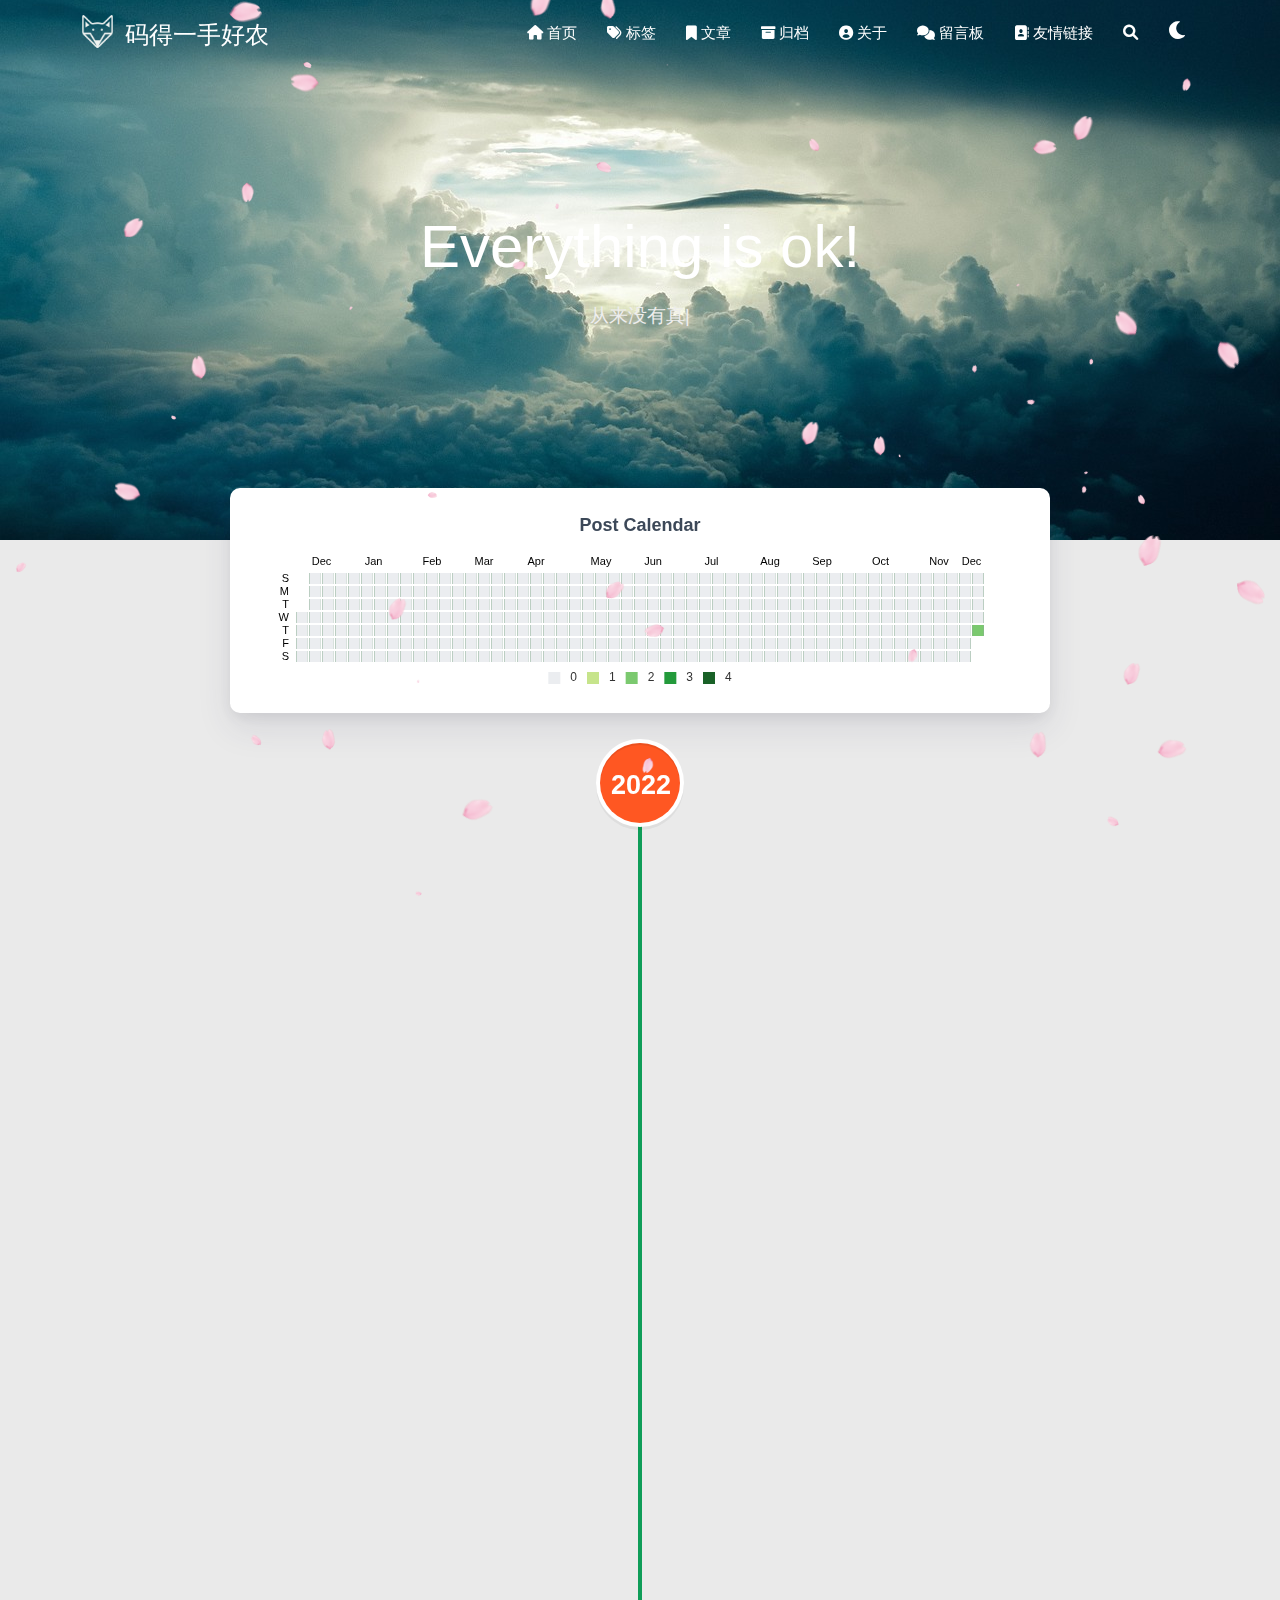
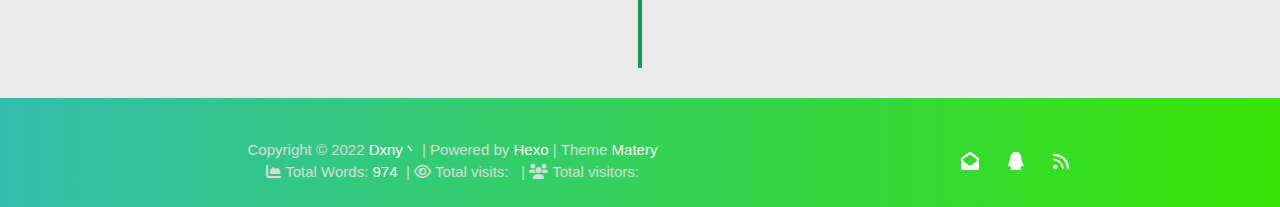
==== archives/2022/index.html @ 0e5d5ebd "Site updated: 2022-12-08 14:45:37" ====
<!DOCTYPE HTML>
<html lang="zn-CN">


<head>
    <meta charset="utf-8">
    <meta name="keywords" content="Archives: 2022, 码得一手好农">
    <meta name="description" content="码得一手好农">
    <meta http-equiv="X-UA-Compatible" content="IE=edge">
    <meta name="viewport" content="width=device-width, initial-scale=1.0, user-scalable=no">
    <meta name="renderer" content="webkit|ie-stand|ie-comp">
    <meta name="mobile-web-app-capable" content="yes">
    <meta name="format-detection" content="telephone=no">
    <meta name="apple-mobile-web-app-capable" content="yes">
    <meta name="apple-mobile-web-app-status-bar-style" content="black-translucent">
    <meta name="referrer" content="no-referrer-when-downgrade">
    <!-- Global site tag (gtag.js) - Google Analytics -->


    <title>Archives: 2022 | 码得一手好农</title>
    <link rel="icon" type="image/png" href="/favicon.png">
    


    <!-- bg-cover style     -->



<link rel="stylesheet" type="text/css" href="/libs/awesome/css/all.min.css">
<link rel="stylesheet" type="text/css" href="/libs/materialize/materialize.min.css">
<link rel="stylesheet" type="text/css" href="/libs/aos/aos.css">
<link rel="stylesheet" type="text/css" href="/libs/animate/animate.min.css">
<link rel="stylesheet" type="text/css" href="/libs/lightGallery/css/lightgallery.min.css">
<link rel="stylesheet" type="text/css" href="/css/matery.css">
<link rel="stylesheet" type="text/css" href="/css/my.css">
<link rel="stylesheet" type="text/css" href="/css/dark.css" media="none" onload="if(media!='all')media='all'">




    <link rel="stylesheet" href="/libs/tocbot/tocbot.css">
    <link rel="stylesheet" href="/css/post.css">




    
        <link rel="stylesheet" type="text/css" href="/css/reward.css">
    



    <script src="/libs/jquery/jquery-3.6.0.min.js"></script>

<meta name="generator" content="Hexo 6.3.0"><link rel="stylesheet" href="/css/prism-tomorrow.css" type="text/css"></head>


<body>
    <header class="navbar-fixed">
    <nav id="headNav" class="bg-color nav-transparent">
        <div id="navContainer" class="nav-wrapper container">
            <div class="brand-logo">
                <a href="/" class="waves-effect waves-light">
                    
                    <img src="/medias/logo.png" class="logo-img" alt="LOGO">
                    
                    <span class="logo-span">码得一手好农</span>
                </a>
            </div>
            

<a href="#" data-target="mobile-nav" class="sidenav-trigger button-collapse"><i class="fas fa-bars"></i></a>
<ul class="right nav-menu">
  
  <li class="hide-on-med-and-down nav-item">
    
    <a href="/" class="waves-effect waves-light">
      
      <i class="fas fa-home" style="zoom: 0.6;"></i>
      
      <span>首页</span>
    </a>
    
  </li>
  
  <li class="hide-on-med-and-down nav-item">
    
    <a href="/tags" class="waves-effect waves-light">
      
      <i class="fas fa-tags" style="zoom: 0.6;"></i>
      
      <span>标签</span>
    </a>
    
  </li>
  
  <li class="hide-on-med-and-down nav-item">
    
    <a href="/categories" class="waves-effect waves-light">
      
      <i class="fas fa-bookmark" style="zoom: 0.6;"></i>
      
      <span>文章</span>
    </a>
    
  </li>
  
  <li class="hide-on-med-and-down nav-item">
    
    <a href="/archives" class="waves-effect waves-light">
      
      <i class="fas fa-archive" style="zoom: 0.6;"></i>
      
      <span>归档</span>
    </a>
    
  </li>
  
  <li class="hide-on-med-and-down nav-item">
    
    <a href="/about" class="waves-effect waves-light">
      
      <i class="fas fa-user-circle" style="zoom: 0.6;"></i>
      
      <span>关于</span>
    </a>
    
  </li>
  
  <li class="hide-on-med-and-down nav-item">
    
    <a href="/contact" class="waves-effect waves-light">
      
      <i class="fas fa-comments" style="zoom: 0.6;"></i>
      
      <span>留言板</span>
    </a>
    
  </li>
  
  <li class="hide-on-med-and-down nav-item">
    
    <a href="/friends" class="waves-effect waves-light">
      
      <i class="fas fa-address-book" style="zoom: 0.6;"></i>
      
      <span>友情链接</span>
    </a>
    
  </li>
  
  <li>
    <a href="#searchModal" class="modal-trigger waves-effect waves-light">
      <i id="searchIcon" class="fas fa-search" title="Search" style="zoom: 0.85;"></i>
    </a>
  </li>
  <li>
    <a href="javascript:;" class="waves-effect waves-light" onclick="switchNightMode()" title="深色/浅色模式" >
      <i id="sum-moon-icon" class="fas fa-sun" style="zoom: 0.85;"></i>
    </a>
  </li>
</ul>


<div id="mobile-nav" class="side-nav sidenav">

    <div class="mobile-head bg-color">
        
        <img src="/medias/logo.png" class="logo-img circle responsive-img">
        
        <div class="logo-name">码得一手好农</div>
        <div class="logo-desc">
            
            Never really desperate, only the lost of the soul.
            
        </div>
    </div>

    <ul class="menu-list mobile-menu-list">
        
        <li class="m-nav-item">
	  
		<a href="/" class="waves-effect waves-light">
			
			    <i class="fa-fw fas fa-home"></i>
			
			首页
		</a>
          
        </li>
        
        <li class="m-nav-item">
	  
		<a href="/tags" class="waves-effect waves-light">
			
			    <i class="fa-fw fas fa-tags"></i>
			
			标签
		</a>
          
        </li>
        
        <li class="m-nav-item">
	  
		<a href="/categories" class="waves-effect waves-light">
			
			    <i class="fa-fw fas fa-bookmark"></i>
			
			文章
		</a>
          
        </li>
        
        <li class="m-nav-item">
	  
		<a href="/archives" class="waves-effect waves-light">
			
			    <i class="fa-fw fas fa-archive"></i>
			
			归档
		</a>
          
        </li>
        
        <li class="m-nav-item">
	  
		<a href="/about" class="waves-effect waves-light">
			
			    <i class="fa-fw fas fa-user-circle"></i>
			
			关于
		</a>
          
        </li>
        
        <li class="m-nav-item">
	  
		<a href="/contact" class="waves-effect waves-light">
			
			    <i class="fa-fw fas fa-comments"></i>
			
			留言板
		</a>
          
        </li>
        
        <li class="m-nav-item">
	  
		<a href="/friends" class="waves-effect waves-light">
			
			    <i class="fa-fw fas fa-address-book"></i>
			
			友情链接
		</a>
          
        </li>
        
        
        <li><div class="divider"></div></li>
        <li>
            <a href="https://github.com/blinkfox/hexo-theme-matery" class="waves-effect waves-light" target="_blank">
                <i class="fab fa-github-square fa-fw"></i>Fork Me
            </a>
        </li>
        
    </ul>
</div>


        </div>

        
            <style>
    .nav-transparent .github-corner {
        display: none !important;
    }

    .github-corner {
        position: absolute;
        z-index: 10;
        top: 0;
        right: 0;
        border: 0;
        transform: scale(1.1);
    }

    .github-corner svg {
        color: #0f9d58;
        fill: #fff;
        height: 64px;
        width: 64px;
    }

    .github-corner:hover .octo-arm {
        animation: a 0.56s ease-in-out;
    }

    .github-corner .octo-arm {
        animation: none;
    }

    @keyframes a {
        0%,
        to {
            transform: rotate(0);
        }
        20%,
        60% {
            transform: rotate(-25deg);
        }
        40%,
        80% {
            transform: rotate(10deg);
        }
    }
</style>

<a href="https://github.com/blinkfox/hexo-theme-matery" class="github-corner tooltipped hide-on-med-and-down" target="_blank"
   data-tooltip="Fork Me" data-position="left" data-delay="50">
    <svg viewBox="0 0 250 250" aria-hidden="true">
        <path d="M0,0 L115,115 L130,115 L142,142 L250,250 L250,0 Z"></path>
        <path d="M128.3,109.0 C113.8,99.7 119.0,89.6 119.0,89.6 C122.0,82.7 120.5,78.6 120.5,78.6 C119.2,72.0 123.4,76.3 123.4,76.3 C127.3,80.9 125.5,87.3 125.5,87.3 C122.9,97.6 130.6,101.9 134.4,103.2"
              fill="currentColor" style="transform-origin: 130px 106px;" class="octo-arm"></path>
        <path d="M115.0,115.0 C114.9,115.1 118.7,116.5 119.8,115.4 L133.7,101.6 C136.9,99.2 139.9,98.4 142.2,98.6 C133.8,88.0 127.5,74.4 143.8,58.0 C148.5,53.4 154.0,51.2 159.7,51.0 C160.3,49.4 163.2,43.6 171.4,40.1 C171.4,40.1 176.1,42.5 178.8,56.2 C183.1,58.6 187.2,61.8 190.9,65.4 C194.5,69.0 197.7,73.2 200.1,77.6 C213.8,80.2 216.3,84.9 216.3,84.9 C212.7,93.1 206.9,96.0 205.4,96.6 C205.1,102.4 203.0,107.8 198.3,112.5 C181.9,128.9 168.3,122.5 157.7,114.1 C157.9,116.9 156.7,120.9 152.7,124.9 L141.0,136.5 C139.8,137.7 141.6,141.9 141.8,141.8 Z"
              fill="currentColor" class="octo-body"></path>
    </svg>
</a>
        
    </nav>

</header>

    <div class="bg-cover pd-header about-cover">
    <div class="container">
    <div class="row">
    <div class="col s10 offset-s1 m8 offset-m2 l8 offset-l2">
        <div class="brand">
            <div class="title center-align">
                
                Everything is ok!
                
            </div>

            <div class="description center-align">
                
                <span id="subtitle"></span>
                <script src="/libs/typed/typed.js"></script>
                <script>
                    var typed = new Typed("#subtitle", {
                        strings: [ 
                            
                                "从来没有真正的绝境, 只有心灵的迷途",
                            
                                "Never really desperate, only the lost of the soul",
                            
                        ],
                        startDelay: 300,
                        typeSpeed: 100,
                        loop: true,
                        backSpeed: 50,
                        showCursor: true
                    });
                </script>
                
            </div>
        </div>
    </div>
</div>


<script>
    // 每天切换 banner 图.  Switch banner image every day.
    var bannerUrl = "/medias/banner/" + new Date().getDay() + '.jpg';
    $('.bg-cover').css('background-image', 'url(' + bannerUrl + ')');
</script>


    </div>
</div>

<main class="content">

    
    <div class="container archive-calendar">
    <div class="card">
        <div id="post-calendar" class="card-content"></div>
    </div>
</div>

<script type="text/javascript" src="/libs/echarts/echarts.min.js"></script>
<script type="text/javascript">
    let myChart = echarts.init(document.getElementById('post-calendar'));

    

    let option = {
        title: {
            top: 0,
            text: 'Post Calendar',
            left: 'center',
            textStyle: {
                color: '#3C4858'
            }
        },
        tooltip: {
            padding: 10,
            backgroundColor: '#555',
            borderColor: '#777',
            borderWidth: 1,
            formatter: function (obj) {
                var value = obj.value;
                return '<div style="font-size: 14px;">' + value[0] + '：' + value[1] + '</div>';
            }
        },
        visualMap: {
            show: true,
            showLabel: true,
            categories: [0, 1, 2, 3, 4],
            calculable: true,
            inRange: {
                symbol: 'rect',
                color: ['#ebedf0', '#c6e48b', '#7bc96f', '#239a3b', '#196127']
            },
            itemWidth: 12,
            itemHeight: 12,
            orient: 'horizontal',
            left: 'center',
            bottom: 0
        },
        calendar: [{
            left: 'center',
            range: ["2021-12-08", "2022-12-08"],
            cellSize: [13, 13],
            splitLine: {
                show: false
            },
            itemStyle: {
                color: '#196127',
                borderColor: '#fff',
                borderWidth: 2
            },
            yearLabel: {
                show: false
            },
            monthLabel: {
                nameMap: 'en',
                fontSize: 11
            },
            dayLabel: {
                formatter: '{start}  1st',
                nameMap: 'en',
                fontSize: 11
            }
        }],
        series: [{
            type: 'heatmap',
            coordinateSystem: 'calendar',
            calendarIndex: 0,
            data: [["2021-12-08", 0], ["2021-12-09", 0], ["2021-12-10", 0], ["2021-12-11", 0], ["2021-12-12", 0], ["2021-12-13", 0], ["2021-12-14", 0], ["2021-12-15", 0], ["2021-12-16", 0], ["2021-12-17", 0], ["2021-12-18", 0], ["2021-12-19", 0], ["2021-12-20", 0], ["2021-12-21", 0], ["2021-12-22", 0], ["2021-12-23", 0], ["2021-12-24", 0], ["2021-12-25", 0], ["2021-12-26", 0], ["2021-12-27", 0], ["2021-12-28", 0], ["2021-12-29", 0], ["2021-12-30", 0], ["2021-12-31", 0], ["2022-01-01", 0], ["2022-01-02", 0], ["2022-01-03", 0], ["2022-01-04", 0], ["2022-01-05", 0], ["2022-01-06", 0], ["2022-01-07", 0], ["2022-01-08", 0], ["2022-01-09", 0], ["2022-01-10", 0], ["2022-01-11", 0], ["2022-01-12", 0], ["2022-01-13", 0], ["2022-01-14", 0], ["2022-01-15", 0], ["2022-01-16", 0], ["2022-01-17", 0], ["2022-01-18", 0], ["2022-01-19", 0], ["2022-01-20", 0], ["2022-01-21", 0], ["2022-01-22", 0], ["2022-01-23", 0], ["2022-01-24", 0], ["2022-01-25", 0], ["2022-01-26", 0], ["2022-01-27", 0], ["2022-01-28", 0], ["2022-01-29", 0], ["2022-01-30", 0], ["2022-01-31", 0], ["2022-02-01", 0], ["2022-02-02", 0], ["2022-02-03", 0], ["2022-02-04", 0], ["2022-02-05", 0], ["2022-02-06", 0], ["2022-02-07", 0], ["2022-02-08", 0], ["2022-02-09", 0], ["2022-02-10", 0], ["2022-02-11", 0], ["2022-02-12", 0], ["2022-02-13", 0], ["2022-02-14", 0], ["2022-02-15", 0], ["2022-02-16", 0], ["2022-02-17", 0], ["2022-02-18", 0], ["2022-02-19", 0], ["2022-02-20", 0], ["2022-02-21", 0], ["2022-02-22", 0], ["2022-02-23", 0], ["2022-02-24", 0], ["2022-02-25", 0], ["2022-02-26", 0], ["2022-02-27", 0], ["2022-02-28", 0], ["2022-03-01", 0], ["2022-03-02", 0], ["2022-03-03", 0], ["2022-03-04", 0], ["2022-03-05", 0], ["2022-03-06", 0], ["2022-03-07", 0], ["2022-03-08", 0], ["2022-03-09", 0], ["2022-03-10", 0], ["2022-03-11", 0], ["2022-03-12", 0], ["2022-03-13", 0], ["2022-03-14", 0], ["2022-03-15", 0], ["2022-03-16", 0], ["2022-03-17", 0], ["2022-03-18", 0], ["2022-03-19", 0], ["2022-03-20", 0], ["2022-03-21", 0], ["2022-03-22", 0], ["2022-03-23", 0], ["2022-03-24", 0], ["2022-03-25", 0], ["2022-03-26", 0], ["2022-03-27", 0], ["2022-03-28", 0], ["2022-03-29", 0], ["2022-03-30", 0], ["2022-03-31", 0], ["2022-04-01", 0], ["2022-04-02", 0], ["2022-04-03", 0], ["2022-04-04", 0], ["2022-04-05", 0], ["2022-04-06", 0], ["2022-04-07", 0], ["2022-04-08", 0], ["2022-04-09", 0], ["2022-04-10", 0], ["2022-04-11", 0], ["2022-04-12", 0], ["2022-04-13", 0], ["2022-04-14", 0], ["2022-04-15", 0], ["2022-04-16", 0], ["2022-04-17", 0], ["2022-04-18", 0], ["2022-04-19", 0], ["2022-04-20", 0], ["2022-04-21", 0], ["2022-04-22", 0], ["2022-04-23", 0], ["2022-04-24", 0], ["2022-04-25", 0], ["2022-04-26", 0], ["2022-04-27", 0], ["2022-04-28", 0], ["2022-04-29", 0], ["2022-04-30", 0], ["2022-05-01", 0], ["2022-05-02", 0], ["2022-05-03", 0], ["2022-05-04", 0], ["2022-05-05", 0], ["2022-05-06", 0], ["2022-05-07", 0], ["2022-05-08", 0], ["2022-05-09", 0], ["2022-05-10", 0], ["2022-05-11", 0], ["2022-05-12", 0], ["2022-05-13", 0], ["2022-05-14", 0], ["2022-05-15", 0], ["2022-05-16", 0], ["2022-05-17", 0], ["2022-05-18", 0], ["2022-05-19", 0], ["2022-05-20", 0], ["2022-05-21", 0], ["2022-05-22", 0], ["2022-05-23", 0], ["2022-05-24", 0], ["2022-05-25", 0], ["2022-05-26", 0], ["2022-05-27", 0], ["2022-05-28", 0], ["2022-05-29", 0], ["2022-05-30", 0], ["2022-05-31", 0], ["2022-06-01", 0], ["2022-06-02", 0], ["2022-06-03", 0], ["2022-06-04", 0], ["2022-06-05", 0], ["2022-06-06", 0], ["2022-06-07", 0], ["2022-06-08", 0], ["2022-06-09", 0], ["2022-06-10", 0], ["2022-06-11", 0], ["2022-06-12", 0], ["2022-06-13", 0], ["2022-06-14", 0], ["2022-06-15", 0], ["2022-06-16", 0], ["2022-06-17", 0], ["2022-06-18", 0], ["2022-06-19", 0], ["2022-06-20", 0], ["2022-06-21", 0], ["2022-06-22", 0], ["2022-06-23", 0], ["2022-06-24", 0], ["2022-06-25", 0], ["2022-06-26", 0], ["2022-06-27", 0], ["2022-06-28", 0], ["2022-06-29", 0], ["2022-06-30", 0], ["2022-07-01", 0], ["2022-07-02", 0], ["2022-07-03", 0], ["2022-07-04", 0], ["2022-07-05", 0], ["2022-07-06", 0], ["2022-07-07", 0], ["2022-07-08", 0], ["2022-07-09", 0], ["2022-07-10", 0], ["2022-07-11", 0], ["2022-07-12", 0], ["2022-07-13", 0], ["2022-07-14", 0], ["2022-07-15", 0], ["2022-07-16", 0], ["2022-07-17", 0], ["2022-07-18", 0], ["2022-07-19", 0], ["2022-07-20", 0], ["2022-07-21", 0], ["2022-07-22", 0], ["2022-07-23", 0], ["2022-07-24", 0], ["2022-07-25", 0], ["2022-07-26", 0], ["2022-07-27", 0], ["2022-07-28", 0], ["2022-07-29", 0], ["2022-07-30", 0], ["2022-07-31", 0], ["2022-08-01", 0], ["2022-08-02", 0], ["2022-08-03", 0], ["2022-08-04", 0], ["2022-08-05", 0], ["2022-08-06", 0], ["2022-08-07", 0], ["2022-08-08", 0], ["2022-08-09", 0], ["2022-08-10", 0], ["2022-08-11", 0], ["2022-08-12", 0], ["2022-08-13", 0], ["2022-08-14", 0], ["2022-08-15", 0], ["2022-08-16", 0], ["2022-08-17", 0], ["2022-08-18", 0], ["2022-08-19", 0], ["2022-08-20", 0], ["2022-08-21", 0], ["2022-08-22", 0], ["2022-08-23", 0], ["2022-08-24", 0], ["2022-08-25", 0], ["2022-08-26", 0], ["2022-08-27", 0], ["2022-08-28", 0], ["2022-08-29", 0], ["2022-08-30", 0], ["2022-08-31", 0], ["2022-09-01", 0], ["2022-09-02", 0], ["2022-09-03", 0], ["2022-09-04", 0], ["2022-09-05", 0], ["2022-09-06", 0], ["2022-09-07", 0], ["2022-09-08", 0], ["2022-09-09", 0], ["2022-09-10", 0], ["2022-09-11", 0], ["2022-09-12", 0], ["2022-09-13", 0], ["2022-09-14", 0], ["2022-09-15", 0], ["2022-09-16", 0], ["2022-09-17", 0], ["2022-09-18", 0], ["2022-09-19", 0], ["2022-09-20", 0], ["2022-09-21", 0], ["2022-09-22", 0], ["2022-09-23", 0], ["2022-09-24", 0], ["2022-09-25", 0], ["2022-09-26", 0], ["2022-09-27", 0], ["2022-09-28", 0], ["2022-09-29", 0], ["2022-09-30", 0], ["2022-10-01", 0], ["2022-10-02", 0], ["2022-10-03", 0], ["2022-10-04", 0], ["2022-10-05", 0], ["2022-10-06", 0], ["2022-10-07", 0], ["2022-10-08", 0], ["2022-10-09", 0], ["2022-10-10", 0], ["2022-10-11", 0], ["2022-10-12", 0], ["2022-10-13", 0], ["2022-10-14", 0], ["2022-10-15", 0], ["2022-10-16", 0], ["2022-10-17", 0], ["2022-10-18", 0], ["2022-10-19", 0], ["2022-10-20", 0], ["2022-10-21", 0], ["2022-10-22", 0], ["2022-10-23", 0], ["2022-10-24", 0], ["2022-10-25", 0], ["2022-10-26", 0], ["2022-10-27", 0], ["2022-10-28", 0], ["2022-10-29", 0], ["2022-10-30", 0], ["2022-10-31", 0], ["2022-11-01", 0], ["2022-11-02", 0], ["2022-11-03", 0], ["2022-11-04", 0], ["2022-11-05", 0], ["2022-11-06", 0], ["2022-11-07", 0], ["2022-11-08", 0], ["2022-11-09", 0], ["2022-11-10", 0], ["2022-11-11", 0], ["2022-11-12", 0], ["2022-11-13", 0], ["2022-11-14", 0], ["2022-11-15", 0], ["2022-11-16", 0], ["2022-11-17", 0], ["2022-11-18", 0], ["2022-11-19", 0], ["2022-11-20", 0], ["2022-11-21", 0], ["2022-11-22", 0], ["2022-11-23", 0], ["2022-11-24", 0], ["2022-11-25", 0], ["2022-11-26", 0], ["2022-11-27", 0], ["2022-11-28", 0], ["2022-11-29", 0], ["2022-11-30", 0], ["2022-12-01", 0], ["2022-12-02", 0], ["2022-12-03", 0], ["2022-12-04", 0], ["2022-12-05", 0], ["2022-12-06", 0], ["2022-12-07", 0], ["2022-12-08", 2]]
        }]

    };

    myChart.setOption(option);
</script>

    

    

    <div id="cd-timeline" class="container">
        
        <div class="cd-timeline-block">

            
            
            
            <div class="cd-timeline-img year" data-aos="zoom-in-up">
                <a href="/archives/2022">2022</a>
            </div>
            

            
            
            
            <div class="cd-timeline-img month" data-aos="zoom-in-up">
                <a href="/archives/2022/12">12</a>
            </div>
            

            
            <div class="cd-timeline-img day" data-aos="zoom-in-up">
                <span>08</span>
            </div>
            <article class="cd-timeline-content" data-aos="fade-up">
                <div class="article col s12 m6">
                    <div class="card">
                        <a href="/2022/12/08/%E5%85%B3%E4%BA%8E%E9%83%A8%E7%BD%B2hexo%E6%95%99%E7%A8%8B/">
                            <div class="card-image">
                                
                                <img src="https://pic.imgdb.cn/item/63918332b1fccdcd369b5c14.png" class="responsive-img" alt="关于部署hexo教程">
                                
                                <span class="card-title">关于部署hexo教程</span>
                            </div>
                        </a>
                        <div class="card-content article-content">
                            <div class="summary block-with-text">
                                
                                    hexo,nodejs,cmd
                                
                            </div>
                            <div class="publish-info">
                                <span class="publish-date">
                                    <i class="far fa-clock fa-fw icon-date"></i>2022-12-08
                                </span>
                                <span class="publish-author">
                                    
                                    <i class="fas fa-bookmark fa-fw icon-category"></i>
                                    
                                    <a href="/categories/Markdown/" class="post-category">
                                    Markdown
                                    </a>
                                    
                                    
                                </span>
                            </div>
                        </div>

                        
                        <div class="card-action article-tags">
                            
                            <a href="/tags/Typora/"><span class="chip bg-color">Typora</span></a>
                            
                            <a href="/tags/Markdown/"><span class="chip bg-color">Markdown</span></a>
                            
                        </div>
                        
                    </div>
                </div>
            </article>
        </div>
        
        <div class="cd-timeline-block">

            
            

            
            

            
            <div class="cd-timeline-img day" data-aos="zoom-in-up">
                <span>08</span>
            </div>
            <article class="cd-timeline-content" data-aos="fade-up">
                <div class="article col s12 m6">
                    <div class="card">
                        <a href="/2022/12/08/hello-world/">
                            <div class="card-image">
                                
                                
                                <img src="/medias/featureimages/12.jpg" class="responsive-img" alt="Hello World">
                                
                                <span class="card-title">Hello World</span>
                            </div>
                        </a>
                        <div class="card-content article-content">
                            <div class="summary block-with-text">
                                
                                    Welcome to Hexo! This is your very first post. Check documentation for more info. If you get any problems when using Hex
                                
                            </div>
                            <div class="publish-info">
                                <span class="publish-date">
                                    <i class="far fa-clock fa-fw icon-date"></i>2022-12-08
                                </span>
                                <span class="publish-author">
                                    
                                    <i class="fas fa-user fa-fw"></i>
                                    Dxny丶
                                    
                                </span>
                            </div>
                        </div>

                        
                    </div>
                </div>
            </article>
        </div>
        
    </div>

</main>




    <footer class="page-footer bg-color">
    
        <link rel="stylesheet" href="/libs/aplayer/APlayer.min.css">
<style>
    .aplayer .aplayer-lrc p {
        
        display: none;
        
        font-size: 12px;
        font-weight: 700;
        line-height: 16px !important;
    }

    .aplayer .aplayer-lrc p.aplayer-lrc-current {
        
        display: none;
        
        font-size: 15px;
        color: #42b983;
    }

    
    .aplayer.aplayer-fixed.aplayer-narrow .aplayer-body {
        left: -66px !important;
    }

    .aplayer.aplayer-fixed.aplayer-narrow .aplayer-body:hover {
        left: 0px !important;
    }

    
</style>
<div class="">
    
    <div class="row">
        <meting-js class="col l8 offset-l2 m10 offset-m1 s12"
                   server="netease"
                   type="playlist"
                   id="868565777"
                   fixed='true'
                   autoplay='false'
                   theme='#42b983'
                   loop='all'
                   order='random'
                   preload='auto'
                   volume='0.7'
                   list-folded='true'
        >
        </meting-js>
    </div>
</div>

<script src="/libs/aplayer/APlayer.min.js"></script>
<script src="/libs/aplayer/Meting.min.js"></script>

    

    <div class="container row center-align"
         style="margin-bottom: 0px !important;">
        <div class="col s12 m8 l8 copy-right">
            Copyright&nbsp;&copy;
            
                <span id="year">2022</span>
            
            <a href="/about" target="_blank">Dxny丶</a>
            |&nbsp;Powered by&nbsp;<a href="https://hexo.io/" target="_blank">Hexo</a>
            |&nbsp;Theme&nbsp;<a href="https://github.com/blinkfox/hexo-theme-matery" target="_blank">Matery</a>
            <br>
            
                &nbsp;<i class="fas fa-chart-area"></i>&nbsp;Total Words:&nbsp;<span
                        class="white-color">974</span>
            
            
            
                
            
            
                <span id="busuanzi_container_site_pv">
                &nbsp;|&nbsp;<i class="far fa-eye"></i>&nbsp;Total visits:&nbsp;
                    <span id="busuanzi_value_site_pv" class="white-color"></span>
            </span>
            
            
                <span id="busuanzi_container_site_uv">
                &nbsp;|&nbsp;<i class="fas fa-users"></i>&nbsp;Total visitors:&nbsp;
                    <span id="busuanzi_value_site_uv" class="white-color"></span>
            </span>
            
            <br>

            <!-- 运行天数提醒. -->
            
            <br>
            
        </div>
        <div class="col s12 m4 l4 social-link social-statis">


    <a href="mailto:911394105@qq.com" class="tooltipped" target="_blank" data-tooltip="邮件联系我" data-position="top" data-delay="50">
        <i class="fas fa-envelope-open"></i>
    </a>







    <a href="tencent://AddContact/?fromId=50&fromSubId=1&subcmd=all&uin=911394105" class="tooltipped" target="_blank" data-tooltip="QQ联系我: 911394105" data-position="top" data-delay="50">
        <i class="fab fa-qq"></i>
    </a>







    <a href="/atom.xml" class="tooltipped" target="_blank" data-tooltip="RSS 订阅" data-position="top" data-delay="50">
        <i class="fas fa-rss"></i>
    </a>

</div>
    </div>
</footer>

<div class="progress-bar"></div>


    <!-- 搜索遮罩框 -->
<div id="searchModal" class="modal">
    <div class="modal-content">
        <div class="search-header">
            <span class="title"><i class="fas fa-search"></i>&nbsp;&nbsp;Search</span>
            <input type="search" id="searchInput" name="s" placeholder="Please enter a search keyword"
                   class="search-input">
        </div>
        <div id="searchResult"></div>
    </div>
</div>

<script type="text/javascript">
$(function () {
    var searchFunc = function (path, search_id, content_id) {
        'use strict';
        $.ajax({
            url: path,
            dataType: "xml",
            success: function (xmlResponse) {
                // get the contents from search data
                var datas = $("entry", xmlResponse).map(function () {
                    return {
                        title: $("title", this).text(),
                        content: $("content", this).text(),
                        url: $("url", this).text()
                    };
                }).get();
                var $input = document.getElementById(search_id);
                var $resultContent = document.getElementById(content_id);
                $input.addEventListener('input', function () {
                    var str = '<ul class=\"search-result-list\">';
                    var keywords = this.value.trim().toLowerCase().split(/[\s\-]+/);
                    $resultContent.innerHTML = "";
                    if (this.value.trim().length <= 0) {
                        return;
                    }
                    // perform local searching
                    datas.forEach(function (data) {
                        var isMatch = true;
                        var data_title = data.title.trim().toLowerCase();
                        var data_content = data.content.trim().replace(/<[^>]+>/g, "").toLowerCase();
                        var data_url = data.url;
                        data_url = data_url.indexOf('/') === 0 ? data.url : '/' + data_url;
                        var index_title = -1;
                        var index_content = -1;
                        var first_occur = -1;
                        // only match artiles with not empty titles and contents
                        if (data_title !== '' && data_content !== '') {
                            keywords.forEach(function (keyword, i) {
                                index_title = data_title.indexOf(keyword);
                                index_content = data_content.indexOf(keyword);
                                if (index_title < 0 && index_content < 0) {
                                    isMatch = false;
                                } else {
                                    if (index_content < 0) {
                                        index_content = 0;
                                    }
                                    if (i === 0) {
                                        first_occur = index_content;
                                    }
                                }
                            });
                        }
                        // show search results
                        if (isMatch) {
                            str += "<li><a href='" + data_url + "' class='search-result-title'>" + data_title + "</a>";
                            var content = data.content.trim().replace(/<[^>]+>/g, "");
                            if (first_occur >= 0) {
                                // cut out 100 characters
                                var start = first_occur - 20;
                                var end = first_occur + 80;
                                if (start < 0) {
                                    start = 0;
                                }
                                if (start === 0) {
                                    end = 100;
                                }
                                if (end > content.length) {
                                    end = content.length;
                                }
                                var match_content = content.substr(start, end);
                                // highlight all keywords
                                keywords.forEach(function (keyword) {
                                    var regS = new RegExp(keyword, "gi");
                                    match_content = match_content.replace(regS, "<em class=\"search-keyword\">" + keyword + "</em>");
                                });

                                str += "<p class=\"search-result\">" + match_content + "...</p>"
                            }
                            str += "</li>";
                        }
                    });
                    str += "</ul>";
                    $resultContent.innerHTML = str;
                });
            }
        });
    };

    searchFunc('/search.xml', 'searchInput', 'searchResult');
});
</script>

    <!-- 白天和黑夜主题 -->
<div class="stars-con">
    <div id="stars"></div>
    <div id="stars2"></div>
    <div id="stars3"></div>  
</div>

<script>
    function switchNightMode() {
        $('<div class="Cuteen_DarkSky"><div class="Cuteen_DarkPlanet"></div></div>').appendTo($('body')),
        setTimeout(function () {
            $('body').hasClass('DarkMode') 
            ? ($('body').removeClass('DarkMode'), localStorage.setItem('isDark', '0'), $('#sum-moon-icon').removeClass("fa-sun").addClass('fa-moon')) 
            : ($('body').addClass('DarkMode'), localStorage.setItem('isDark', '1'), $('#sum-moon-icon').addClass("fa-sun").removeClass('fa-moon')),
            
            setTimeout(function () {
            $('.Cuteen_DarkSky').fadeOut(1e3, function () {
                $(this).remove()
            })
            }, 2e3)
        })
    }
</script>

    <!-- 回到顶部按钮 -->
<div id="backTop" class="top-scroll">
    <a class="btn-floating btn-large waves-effect waves-light" href="#!">
        <i class="fas fa-arrow-up"></i>
    </a>
</div>


    <script src="/libs/materialize/materialize.min.js"></script>
    <script src="/libs/masonry/masonry.pkgd.min.js"></script>
    <script src="/libs/aos/aos.js"></script>
    <script src="/libs/scrollprogress/scrollProgress.min.js"></script>
    <script src="/libs/lightGallery/js/lightgallery-all.min.js"></script>
    <script src="/js/matery.js"></script>

    

    
        
        <script type="text/javascript">
            // 只在桌面版网页启用特效
            var windowWidth = $(window).width();
            if (windowWidth > 768) {
                document.write('<script type="text/javascript" src="/libs/others/sakura.js"><\/script>');
            }
        </script>
    

    <!-- 雪花特效 -->
    

    <!-- 鼠标星星特效 -->
    

     
        <script src="https://ssl.captcha.qq.com/TCaptcha.js"></script>
        <script src="/libs/others/TencentCaptcha.js"></script>
        <button id="TencentCaptcha" data-appid="xxxxxxxxxx" data-cbfn="callback" type="button" hidden></button>
    

    <!-- Baidu Analytics -->

    <!-- Baidu Push -->

<script>
    (function () {
        var bp = document.createElement('script');
        var curProtocol = window.location.protocol.split(':')[0];
        if (curProtocol === 'https') {
            bp.src = 'https://zz.bdstatic.com/linksubmit/push.js';
        } else {
            bp.src = 'http://push.zhanzhang.baidu.com/push.js';
        }
        var s = document.getElementsByTagName("script")[0];
        s.parentNode.insertBefore(bp, s);
    })();
</script>

    
    <script src="/libs/others/clicklove.js" async="async"></script>
    
    
    <script async src="/libs/others/busuanzi.pure.mini.js"></script>
    

    

    

    <!--腾讯兔小巢-->
    
    

    

    

    
    <script src="/libs/instantpage/instantpage.js" type="module"></script>
    

</body>

</html>
---- libs/lightGallery/css/lightgallery.min.css ----
@font-face{font-family:lg;src:url(../fonts/lg.ttf?22t19m) format("truetype"),url(../fonts/lg.woff?22t19m) format("woff"),url(../fonts/lg.svg?22t19m#lg) format("svg");font-weight:400;font-style:normal;font-display:block}.lg-icon{font-family:lg!important;speak:never;font-style:normal;font-weight:400;font-variant:normal;text-transform:none;line-height:1;-webkit-font-smoothing:antialiased;-moz-osx-font-smoothing:grayscale}.lg-actions .lg-next,.lg-actions .lg-prev{background-color:rgba(0,0,0,.45);border-radius:2px;color:#999;cursor:pointer;display:block;font-size:22px;margin-top:-10px;padding:8px 10px 9px;position:absolute;top:50%;z-index:1080;border:none;outline:0}.lg-actions .lg-next.disabled,.lg-actions .lg-prev.disabled{pointer-events:none;opacity:.5}.lg-actions .lg-next:hover,.lg-actions .lg-prev:hover{color:#FFF}.lg-actions .lg-next{right:20px}.lg-actions .lg-next:before{content:"\e095"}.lg-actions .lg-prev{left:20px}.lg-actions .lg-prev:after{content:"\e094"}@-webkit-keyframes lg-right-end{0%,100%{left:0}50%{left:-30px}}@-moz-keyframes lg-right-end{0%,100%{left:0}50%{left:-30px}}@-ms-keyframes lg-right-end{0%,100%{left:0}50%{left:-30px}}@keyframes lg-right-end{0%,100%{left:0}50%{left:-30px}}@-webkit-keyframes lg-left-end{0%,100%{left:0}50%{left:30px}}@-moz-keyframes lg-left-end{0%,100%{left:0}50%{left:30px}}@-ms-keyframes lg-left-end{0%,100%{left:0}50%{left:30px}}@keyframes lg-left-end{0%,100%{left:0}50%{left:30px}}.lg-outer.lg-right-end .lg-object{-webkit-animation:lg-right-end .3s;-o-animation:lg-right-end .3s;animation:lg-right-end .3s;position:relative}.lg-outer.lg-left-end .lg-object{-webkit-animation:lg-left-end .3s;-o-animation:lg-left-end .3s;animation:lg-left-end .3s;position:relative}.lg-toolbar{z-index:1082;left:0;position:absolute;top:0;width:100%;background-color:rgba(0,0,0,.45)}.lg-toolbar .lg-icon{color:#999;cursor:pointer;float:right;font-size:24px;height:47px;line-height:27px;padding:10px 0;text-align:center;width:50px;text-decoration:none!important;outline:0;background:0 0;border:none;box-shadow:none;-webkit-transition:color .2s linear;-o-transition:color .2s linear;transition:color .2s linear}.lg-toolbar .lg-icon:hover{color:#FFF}.lg-toolbar .lg-close:after{content:"\e070"}.lg-toolbar .lg-download:after{content:"\e0f2"}.lg-sub-html{background-color:rgba(0,0,0,.45);bottom:0;color:#EEE;font-size:16px;left:0;padding:10px 40px;position:fixed;right:0;text-align:center;z-index:1080}.lg-sub-html h4{margin:0;font-size:13px;font-weight:700}.lg-sub-html p{font-size:12px;margin:5px 0 0}#lg-counter{color:#999;display:inline-block;font-size:16px;padding-left:20px;padding-top:12px;vertical-align:middle}.lg-next,.lg-prev,.lg-toolbar{opacity:1;-webkit-transition:-webkit-transform .35s cubic-bezier(0,0,.25,1) 0s,opacity .35s cubic-bezier(0,0,.25,1) 0s,color .2s linear;-moz-transition:-moz-transform .35s cubic-bezier(0,0,.25,1) 0s,opacity .35s cubic-bezier(0,0,.25,1) 0s,color .2s linear;-o-transition:-o-transform .35s cubic-bezier(0,0,.25,1) 0s,opacity .35s cubic-bezier(0,0,.25,1) 0s,color .2s linear;transition:transform .35s cubic-bezier(0,0,.25,1) 0s,opacity .35s cubic-bezier(0,0,.25,1) 0s,color .2s linear}.lg-hide-items .lg-prev{opacity:0;-webkit-transform:translate3d(-10px,0,0);transform:translate3d(-10px,0,0)}.lg-hide-items .lg-next{opacity:0;-webkit-transform:translate3d(10px,0,0);transform:translate3d(10px,0,0)}.lg-hide-items .lg-toolbar{opacity:0;-webkit-transform:translate3d(0,-10px,0);transform:translate3d(0,-10px,0)}body:not(.lg-from-hash) .lg-outer.lg-start-zoom .lg-object{-webkit-transform:scale3d(.5,.5,.5);transform:scale3d(.5,.5,.5);opacity:0;-webkit-transition:-webkit-transform 250ms cubic-bezier(0,0,.25,1) 0s,opacity 250ms cubic-bezier(0,0,.25,1)!important;-moz-transition:-moz-transform 250ms cubic-bezier(0,0,.25,1) 0s,opacity 250ms cubic-bezier(0,0,.25,1)!important;-o-transition:-o-transform 250ms cubic-bezier(0,0,.25,1) 0s,opacity 250ms cubic-bezier(0,0,.25,1)!important;transition:transform 250ms cubic-bezier(0,0,.25,1) 0s,opacity 250ms cubic-bezier(0,0,.25,1)!important;-webkit-transform-origin:50% 50%;-moz-transform-origin:50% 50%;-ms-transform-origin:50% 50%;transform-origin:50% 50%}body:not(.lg-from-hash) .lg-outer.lg-start-zoom .lg-item.lg-complete .lg-object{-webkit-transform:scale3d(1,1,1);transform:scale3d(1,1,1);opacity:1}.lg-outer .lg-thumb-outer{background-color:#0D0A0A;bottom:0;position:absolute;width:100%;z-index:1080;max-height:350px;-webkit-transform:translate3d(0,100%,0);transform:translate3d(0,100%,0);-webkit-transition:-webkit-transform .25s cubic-bezier(0,0,.25,1) 0s;-moz-transition:-moz-transform .25s cubic-bezier(0,0,.25,1) 0s;-o-transition:-o-transform .25s cubic-bezier(0,0,.25,1) 0s;transition:transform .25s cubic-bezier(0,0,.25,1) 0s}.lg-outer .lg-thumb-outer.lg-grab .lg-thumb-item{cursor:-webkit-grab;cursor:-moz-grab;cursor:-o-grab;cursor:-ms-grab;cursor:grab}.lg-outer .lg-thumb-outer.lg-grabbing .lg-thumb-item{cursor:move;cursor:-webkit-grabbing;cursor:-moz-grabbing;cursor:-o-grabbing;cursor:-ms-grabbing;cursor:grabbing}.lg-outer .lg-thumb-outer.lg-dragging .lg-thumb{-webkit-transition-duration:0s!important;transition-duration:0s!important}.lg-outer.lg-thumb-open .lg-thumb-outer{-webkit-transform:translate3d(0,0,0);transform:translate3d(0,0,0)}.lg-outer .lg-thumb{padding:10px 0;height:100%;margin-bottom:-5px}.lg-outer .lg-thumb-item{cursor:pointer;float:left;overflow:hidden;height:100%;border:2px solid #FFF;border-radius:4px;margin-bottom:5px}@media (min-width:1025px){.lg-outer .lg-thumb-item{-webkit-transition:border-color .25s ease;-o-transition:border-color .25s ease;transition:border-color .25s ease}}.lg-outer .lg-thumb-item.active,.lg-outer .lg-thumb-item:hover{border-color:#a90707}.lg-outer .lg-thumb-item img{width:100%;height:100%;object-fit:cover}.lg-outer.lg-has-thumb .lg-item{padding-bottom:120px}.lg-outer.lg-can-toggle .lg-item{padding-bottom:0}.lg-outer.lg-pull-caption-up .lg-sub-html{-webkit-transition:bottom .25s ease;-o-transition:bottom .25s ease;transition:bottom .25s ease}.lg-outer.lg-pull-caption-up.lg-thumb-open .lg-sub-html{bottom:100px}.lg-outer .lg-toogle-thumb{background-color:#0D0A0A;border-radius:2px 2px 0 0;color:#999;cursor:pointer;font-size:24px;height:39px;line-height:27px;padding:5px 0;position:absolute;right:20px;text-align:center;top:-39px;width:50px;outline:0;border:none}.lg-outer .lg-toogle-thumb:after{content:"\e1ff"}.lg-outer .lg-toogle-thumb:hover{color:#FFF}.lg-outer .lg-video-cont{display:inline-block;vertical-align:middle;max-width:1140px;max-height:100%;width:100%;padding:0 5px}.lg-outer .lg-video{width:100%;height:0;padding-bottom:56.25%;overflow:hidden;position:relative}.lg-outer .lg-video .lg-object{display:inline-block;position:absolute;top:0;left:0;width:100%!important;height:100%!important}.lg-outer .lg-video .lg-video-play{width:84px;height:59px;position:absolute;left:50%;top:50%;margin-left:-42px;margin-top:-30px;z-index:1080;cursor:pointer}.lg-outer .lg-has-iframe .lg-video{-webkit-overflow-scrolling:touch;overflow:auto}.lg-outer .lg-has-vimeo .lg-video-play{background:url(../img/vimeo-play.png) no-repeat}.lg-outer .lg-has-vimeo:hover .lg-video-play{background:url(../img/vimeo-play.png) 0 -58px no-repeat}.lg-outer .lg-has-html5 .lg-video-play{background:url(../img/video-play.png) no-repeat;height:64px;margin-left:-32px;margin-top:-32px;width:64px;opacity:.8}.lg-outer .lg-has-html5:hover .lg-video-play{opacity:1}.lg-outer .lg-has-youtube .lg-video-play{background:url(../img/youtube-play.png) no-repeat}.lg-outer .lg-has-youtube:hover .lg-video-play{background:url(../img/youtube-play.png) 0 -60px no-repeat}.lg-outer .lg-video-object{width:100%!important;height:100%!important;position:absolute;top:0;left:0}.lg-outer .lg-has-video .lg-video-object{visibility:hidden}.lg-outer .lg-has-video.lg-video-playing .lg-object,.lg-outer .lg-has-video.lg-video-playing .lg-video-play{display:none}.lg-outer .lg-has-video.lg-video-playing .lg-video-object{visibility:visible}.lg-progress-bar{background-color:#333;height:5px;left:0;position:absolute;top:0;width:100%;z-index:1083;opacity:0;-webkit-transition:opacity 80ms ease 0s;-moz-transition:opacity 80ms ease 0s;-o-transition:opacity 80ms ease 0s;transition:opacity 80ms ease 0s}.lg-progress-bar .lg-progress{background-color:#a90707;height:5px;width:0}.lg-progress-bar.lg-start .lg-progress{width:100%}.lg-show-autoplay .lg-progress-bar{opacity:1}.lg-autoplay-button:after{content:"\e01d"}.lg-show-autoplay .lg-autoplay-button:after{content:"\e01a"}.lg-outer.lg-css3.lg-zoom-dragging .lg-item.lg-complete.lg-zoomable .lg-image,.lg-outer.lg-css3.lg-zoom-dragging .lg-item.lg-complete.lg-zoomable .lg-img-wrap{-webkit-transition-duration:0s;transition-duration:0s}.lg-outer.lg-use-transition-for-zoom .lg-item.lg-complete.lg-zoomable .lg-img-wrap{-webkit-transition:-webkit-transform .3s cubic-bezier(0,0,.25,1) 0s;-moz-transition:-moz-transform .3s cubic-bezier(0,0,.25,1) 0s;-o-transition:-o-transform .3s cubic-bezier(0,0,.25,1) 0s;transition:transform .3s cubic-bezier(0,0,.25,1) 0s}.lg-outer.lg-use-left-for-zoom .lg-item.lg-complete.lg-zoomable .lg-img-wrap{-webkit-transition:left .3s cubic-bezier(0,0,.25,1) 0s,top .3s cubic-bezier(0,0,.25,1) 0s;-moz-transition:left .3s cubic-bezier(0,0,.25,1) 0s,top .3s cubic-bezier(0,0,.25,1) 0s;-o-transition:left .3s cubic-bezier(0,0,.25,1) 0s,top .3s cubic-bezier(0,0,.25,1) 0s;transition:left .3s cubic-bezier(0,0,.25,1) 0s,top .3s cubic-bezier(0,0,.25,1) 0s}.lg-outer .lg-item.lg-complete.lg-zoomable .lg-img-wrap{-webkit-transform:translate3d(0,0,0);transform:translate3d(0,0,0);-webkit-backface-visibility:hidden;-moz-backface-visibility:hidden;backface-visibility:hidden}.lg-outer .lg-item.lg-complete.lg-zoomable .lg-image{-webkit-transform:scale3d(1,1,1);transform:scale3d(1,1,1);-webkit-transition:-webkit-transform .3s cubic-bezier(0,0,.25,1) 0s,opacity .15s!important;-moz-transition:-moz-transform .3s cubic-bezier(0,0,.25,1) 0s,opacity .15s!important;-o-transition:-o-transform .3s cubic-bezier(0,0,.25,1) 0s,opacity .15s!important;transition:transform .3s cubic-bezier(0,0,.25,1) 0s,opacity .15s!important;-webkit-transform-origin:0 0;-moz-transform-origin:0 0;-ms-transform-origin:0 0;transform-origin:0 0;-webkit-backface-visibility:hidden;-moz-backface-visibility:hidden;backface-visibility:hidden}#lg-zoom-in:after{content:"\e311"}#lg-actual-size{font-size:20px}#lg-actual-size:after{content:"\e033"}#lg-zoom-out{opacity:.5;pointer-events:none}#lg-zoom-out:after{content:"\e312"}.lg-zoomed #lg-zoom-out{opacity:1;pointer-events:auto}.lg-outer .lg-pager-outer{bottom:60px;left:0;position:absolute;right:0;text-align:center;z-index:1080;height:10px}.lg-outer .lg-pager-outer.lg-pager-hover .lg-pager-cont{overflow:visible}.lg-outer .lg-pager-cont{cursor:pointer;display:inline-block;overflow:hidden;position:relative;vertical-align:top;margin:0 5px}.lg-outer .lg-pager-cont:hover .lg-pager-thumb-cont{opacity:1;-webkit-transform:translate3d(0,0,0);transform:translate3d(0,0,0)}.lg-outer .lg-pager-cont.lg-pager-active .lg-pager{box-shadow:0 0 0 2px #fff inset}.lg-outer .lg-pager-thumb-cont{background-color:#fff;color:#FFF;bottom:100%;height:83px;left:0;margin-bottom:20px;margin-left:-60px;opacity:0;padding:5px;position:absolute;width:120px;border-radius:3px;-webkit-transition:opacity .15s ease 0s,-webkit-transform .15s ease 0s;-moz-transition:opacity .15s ease 0s,-moz-transform .15s ease 0s;-o-transition:opacity .15s ease 0s,-o-transform .15s ease 0s;transition:opacity .15s ease 0s,transform .15s ease 0s;-webkit-transform:translate3d(0,5px,0);transform:translate3d(0,5px,0)}.lg-outer .lg-pager-thumb-cont img{width:100%;height:100%}.lg-outer .lg-pager{background-color:rgba(255,255,255,.5);border-radius:50%;box-shadow:0 0 0 8px rgba(255,255,255,.7) inset;display:block;height:12px;-webkit-transition:box-shadow .3s ease 0s;-o-transition:box-shadow .3s ease 0s;transition:box-shadow .3s ease 0s;width:12px}.lg-outer .lg-pager:focus,.lg-outer .lg-pager:hover{box-shadow:0 0 0 8px #fff inset}.lg-outer .lg-caret{border-left:10px solid transparent;border-right:10px solid transparent;border-top:10px dashed;bottom:-10px;display:inline-block;height:0;left:50%;margin-left:-5px;position:absolute;vertical-align:middle;width:0}.lg-fullscreen:after{content:"\e20c"}.lg-fullscreen-on .lg-fullscreen:after{content:"\e20d"}.lg-outer #lg-dropdown-overlay{background-color:rgba(0,0,0,.25);bottom:0;cursor:default;left:0;position:fixed;right:0;top:0;z-index:1081;opacity:0;visibility:hidden;-webkit-transition:visibility 0s linear .18s,opacity .18s linear 0s;-o-transition:visibility 0s linear .18s,opacity .18s linear 0s;transition:visibility 0s linear .18s,opacity .18s linear 0s}.lg-outer.lg-dropdown-active #lg-dropdown-overlay,.lg-outer.lg-dropdown-active .lg-dropdown{-webkit-transition-delay:0s;transition-delay:0s;-moz-transform:translate3d(0,0,0);-o-transform:translate3d(0,0,0);-ms-transform:translate3d(0,0,0);-webkit-transform:translate3d(0,0,0);transform:translate3d(0,0,0);opacity:1;visibility:visible}.lg-outer.lg-dropdown-active #lg-share{color:#FFF}.lg-outer .lg-dropdown{background-color:#fff;border-radius:2px;font-size:14px;list-style-type:none;margin:0;padding:10px 0;position:absolute;right:0;text-align:left;top:50px;opacity:0;visibility:hidden;-moz-transform:translate3d(0,5px,0);-o-transform:translate3d(0,5px,0);-ms-transform:translate3d(0,5px,0);-webkit-transform:translate3d(0,5px,0);transform:translate3d(0,5px,0);-webkit-transition:-webkit-transform .18s linear 0s,visibility 0s linear .5s,opacity .18s linear 0s;-moz-transition:-moz-transform .18s linear 0s,visibility 0s linear .5s,opacity .18s linear 0s;-o-transition:-o-transform .18s linear 0s,visibility 0s linear .5s,opacity .18s linear 0s;transition:transform .18s linear 0s,visibility 0s linear .5s,opacity .18s linear 0s}.lg-outer .lg-dropdown:after{content:"";display:block;height:0;width:0;position:absolute;border:8px solid transparent;border-bottom-color:#FFF;right:16px;top:-16px}.lg-outer .lg-dropdown>li:last-child{margin-bottom:0}.lg-outer .lg-dropdown>li:hover .lg-icon,.lg-outer .lg-dropdown>li:hover a{color:#333}.lg-outer .lg-dropdown a{color:#333;display:block;white-space:pre;padding:4px 12px;font-family:"Open Sans","Helvetica Neue",Helvetica,Arial,sans-serif;font-size:12px}.lg-outer .lg-dropdown a:hover{background-color:rgba(0,0,0,.07)}.lg-outer .lg-dropdown .lg-dropdown-text{display:inline-block;line-height:1;margin-top:-3px;vertical-align:middle}.lg-outer .lg-dropdown .lg-icon{color:#333;display:inline-block;float:none;font-size:20px;height:auto;line-height:1;margin-right:8px;padding:0;vertical-align:middle;width:auto}.lg-outer,.lg-outer .lg,.lg-outer .lg-inner{height:100%;width:100%}.lg-outer #lg-share{position:relative}.lg-outer #lg-share:after{content:"\e80d"}.lg-outer #lg-share-facebook .lg-icon{color:#3b5998}.lg-outer #lg-share-facebook .lg-icon:after{content:"\e904"}.lg-outer #lg-share-twitter .lg-icon{color:#00aced}.lg-outer #lg-share-twitter .lg-icon:after{content:"\e907"}.lg-outer #lg-share-googleplus .lg-icon{color:#dd4b39}.lg-outer #lg-share-googleplus .lg-icon:after{content:"\e905"}.lg-outer #lg-share-pinterest .lg-icon{color:#cb2027}.lg-outer #lg-share-pinterest .lg-icon:after{content:"\e906"}.lg-outer .lg-img-rotate{position:absolute;padding:0 5px;left:0;right:0;top:0;bottom:0;-webkit-transition:-webkit-transform .3s cubic-bezier(.32,0,.67,0) 0s;-moz-transition:-moz-transform .3s cubic-bezier(.32,0,.67,0) 0s;-o-transition:-o-transform .3s cubic-bezier(.32,0,.67,0) 0s;transition:transform .3s cubic-bezier(.32,0,.67,0) 0s}.lg-rotate-left:after{content:"\e900"}.lg-rotate-right:after{content:"\e901"}.lg-icon.lg-flip-hor,.lg-icon.lg-flip-ver{font-size:26px}.lg-flip-ver:after{content:"\e903"}.lg-flip-hor:after{content:"\e902"}.lg-group:after{content:"";display:table;clear:both}.lg-outer{position:fixed;top:0;left:0;z-index:1050;text-align:left;opacity:0;outline:0;-webkit-transition:opacity .15s ease 0s;-o-transition:opacity .15s ease 0s;transition:opacity .15s ease 0s}.lg-outer *{-webkit-box-sizing:border-box;-moz-box-sizing:border-box;box-sizing:border-box}.lg-outer.lg-visible{opacity:1}.lg-outer.lg-css3 .lg-item.lg-current,.lg-outer.lg-css3 .lg-item.lg-next-slide,.lg-outer.lg-css3 .lg-item.lg-prev-slide{-webkit-transition-duration:inherit!important;transition-duration:inherit!important;-webkit-transition-timing-function:inherit!important;transition-timing-function:inherit!important}.lg-outer.lg-css3.lg-dragging .lg-item.lg-current,.lg-outer.lg-css3.lg-dragging .lg-item.lg-next-slide,.lg-outer.lg-css3.lg-dragging .lg-item.lg-prev-slide{-webkit-transition-duration:0s!important;transition-duration:0s!important;opacity:1}.lg-outer.lg-grab img.lg-object{cursor:-webkit-grab;cursor:-moz-grab;cursor:-o-grab;cursor:-ms-grab;cursor:grab}.lg-outer.lg-grabbing img.lg-object{cursor:move;cursor:-webkit-grabbing;cursor:-moz-grabbing;cursor:-o-grabbing;cursor:-ms-grabbing;cursor:grabbing}.lg-outer .lg{position:relative;overflow:hidden;margin-left:auto;margin-right:auto;max-width:100%;max-height:100%}.lg-outer .lg-inner{position:absolute;left:0;top:0;white-space:nowrap}.lg-outer .lg-item{background:url(../img/loading.gif) center center no-repeat;display:none!important}.lg-outer.lg-css .lg-current,.lg-outer.lg-css3 .lg-current,.lg-outer.lg-css3 .lg-next-slide,.lg-outer.lg-css3 .lg-prev-slide{display:inline-block!important}.lg-outer .lg-img-wrap,.lg-outer .lg-item{display:inline-block;text-align:center;position:absolute;width:100%;height:100%}.lg-outer .lg-img-wrap:before,.lg-outer .lg-item:before{content:"";display:inline-block;height:50%;width:1px;margin-right:-1px}.lg-outer .lg-img-wrap{position:absolute;padding:0 5px;left:0;right:0;top:0;bottom:0}.lg-outer .lg-item.lg-complete{background-image:none}.lg-outer .lg-item.lg-current{z-index:1060}.lg-outer .lg-image{display:inline-block;vertical-align:middle;max-width:100%;max-height:100%;width:auto!important;height:auto!important}.lg-outer.lg-show-after-load .lg-item .lg-object,.lg-outer.lg-show-after-load .lg-item .lg-video-play{opacity:0;-webkit-transition:opacity .15s ease 0s;-o-transition:opacity .15s ease 0s;transition:opacity .15s ease 0s}.lg-outer.lg-show-after-load .lg-item.lg-complete .lg-object,.lg-outer.lg-show-after-load .lg-item.lg-complete .lg-video-play{opacity:1}.lg-outer .lg-empty-html,.lg-outer.lg-hide-download #lg-download{display:none}.lg-backdrop{position:fixed;top:0;left:0;right:0;bottom:0;z-index:1040;background-color:#000;opacity:0;-webkit-transition:opacity .15s ease 0s;-o-transition:opacity .15s ease 0s;transition:opacity .15s ease 0s}.lg-backdrop.in{opacity:1}.lg-css3.lg-no-trans .lg-current,.lg-css3.lg-no-trans .lg-next-slide,.lg-css3.lg-no-trans .lg-prev-slide{-webkit-transition:none 0s ease 0s!important;-moz-transition:none 0s ease 0s!important;-o-transition:none 0s ease 0s!important;transition:none 0s ease 0s!important}.lg-css3.lg-use-css3 .lg-item,.lg-css3.lg-use-left .lg-item{-webkit-backface-visibility:hidden;-moz-backface-visibility:hidden;backface-visibility:hidden}.lg-css3.lg-fade .lg-item{opacity:0}.lg-css3.lg-fade .lg-item.lg-current{opacity:1}.lg-css3.lg-fade .lg-item.lg-current,.lg-css3.lg-fade .lg-item.lg-next-slide,.lg-css3.lg-fade .lg-item.lg-prev-slide{-webkit-transition:opacity .1s ease 0s;-moz-transition:opacity .1s ease 0s;-o-transition:opacity .1s ease 0s;transition:opacity .1s ease 0s}.lg-css3.lg-slide.lg-use-css3 .lg-item{opacity:0}.lg-css3.lg-slide.lg-use-css3 .lg-item.lg-prev-slide{-webkit-transform:translate3d(-100%,0,0);transform:translate3d(-100%,0,0)}.lg-css3.lg-slide.lg-use-css3 .lg-item.lg-next-slide{-webkit-transform:translate3d(100%,0,0);transform:translate3d(100%,0,0)}.lg-css3.lg-slide.lg-use-css3 .lg-item.lg-current{-webkit-transform:translate3d(0,0,0);transform:translate3d(0,0,0);opacity:1}.lg-css3.lg-slide.lg-use-css3 .lg-item.lg-current,.lg-css3.lg-slide.lg-use-css3 .lg-item.lg-next-slide,.lg-css3.lg-slide.lg-use-css3 .lg-item.lg-prev-slide{-webkit-transition:-webkit-transform 1s cubic-bezier(0,0,.25,1) 0s,opacity .1s ease 0s;-moz-transition:-moz-transform 1s cubic-bezier(0,0,.25,1) 0s,opacity .1s ease 0s;-o-transition:-o-transform 1s cubic-bezier(0,0,.25,1) 0s,opacity .1s ease 0s;transition:transform 1s cubic-bezier(0,0,.25,1) 0s,opacity .1s ease 0s}.lg-css3.lg-slide.lg-use-left .lg-item{opacity:0;position:absolute;left:0}.lg-css3.lg-slide.lg-use-left .lg-item.lg-prev-slide{left:-100%}.lg-css3.lg-slide.lg-use-left .lg-item.lg-next-slide{left:100%}.lg-css3.lg-slide.lg-use-left .lg-item.lg-current{left:0;opacity:1}.lg-css3.lg-slide.lg-use-left .lg-item.lg-current,.lg-css3.lg-slide.lg-use-left .lg-item.lg-next-slide,.lg-css3.lg-slide.lg-use-left .lg-item.lg-prev-slide{-webkit-transition:left 1s cubic-bezier(0,0,.25,1) 0s,opacity .1s ease 0s;-moz-transition:left 1s cubic-bezier(0,0,.25,1) 0s,opacity .1s ease 0s;-o-transition:left 1s cubic-bezier(0,0,.25,1) 0s,opacity .1s ease 0s;transition:left 1s cubic-bezier(0,0,.25,1) 0s,opacity .1s ease 0s}
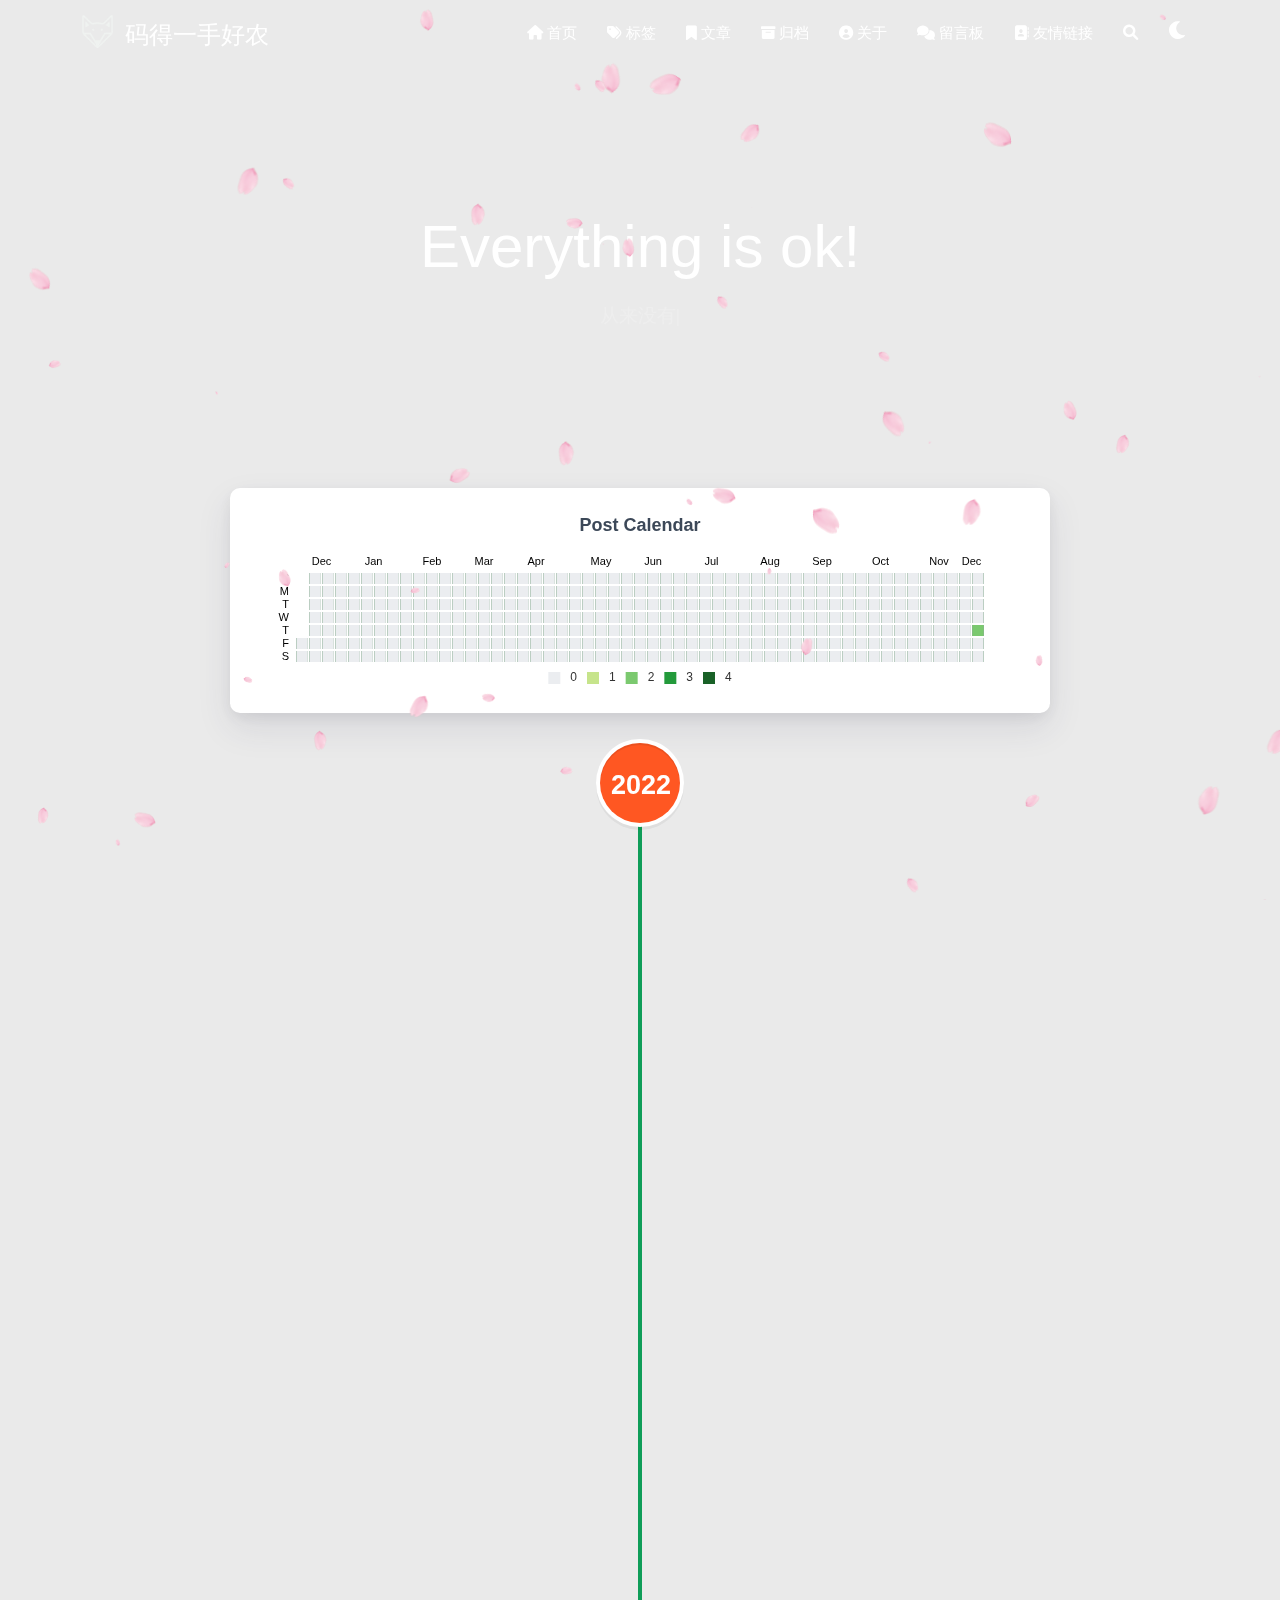
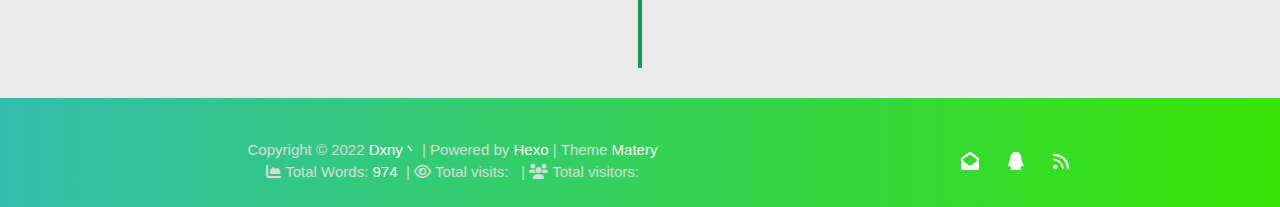
==== commit b5ce0f5f: "Site updated: 2022-12-10 11:41:26" ====
--- a/archives/2022/index.html
+++ b/archives/2022/index.html
@@ -429,7 +429,7 @@
         },
         calendar: [{
             left: 'center',
-            range: ["2021-12-08", "2022-12-08"],
+            range: ["2021-12-10", "2022-12-10"],
             cellSize: [13, 13],
             splitLine: {
                 show: false
@@ -456,7 +456,7 @@
             type: 'heatmap',
             coordinateSystem: 'calendar',
             calendarIndex: 0,
-            data: [["2021-12-08", 0], ["2021-12-09", 0], ["2021-12-10", 0], ["2021-12-11", 0], ["2021-12-12", 0], ["2021-12-13", 0], ["2021-12-14", 0], ["2021-12-15", 0], ["2021-12-16", 0], ["2021-12-17", 0], ["2021-12-18", 0], ["2021-12-19", 0], ["2021-12-20", 0], ["2021-12-21", 0], ["2021-12-22", 0], ["2021-12-23", 0], ["2021-12-24", 0], ["2021-12-25", 0], ["2021-12-26", 0], ["2021-12-27", 0], ["2021-12-28", 0], ["2021-12-29", 0], ["2021-12-30", 0], ["2021-12-31", 0], ["2022-01-01", 0], ["2022-01-02", 0], ["2022-01-03", 0], ["2022-01-04", 0], ["2022-01-05", 0], ["2022-01-06", 0], ["2022-01-07", 0], ["2022-01-08", 0], ["2022-01-09", 0], ["2022-01-10", 0], ["2022-01-11", 0], ["2022-01-12", 0], ["2022-01-13", 0], ["2022-01-14", 0], ["2022-01-15", 0], ["2022-01-16", 0], ["2022-01-17", 0], ["2022-01-18", 0], ["2022-01-19", 0], ["2022-01-20", 0], ["2022-01-21", 0], ["2022-01-22", 0], ["2022-01-23", 0], ["2022-01-24", 0], ["2022-01-25", 0], ["2022-01-26", 0], ["2022-01-27", 0], ["2022-01-28", 0], ["2022-01-29", 0], ["2022-01-30", 0], ["2022-01-31", 0], ["2022-02-01", 0], ["2022-02-02", 0], ["2022-02-03", 0], ["2022-02-04", 0], ["2022-02-05", 0], ["2022-02-06", 0], ["2022-02-07", 0], ["2022-02-08", 0], ["2022-02-09", 0], ["2022-02-10", 0], ["2022-02-11", 0], ["2022-02-12", 0], ["2022-02-13", 0], ["2022-02-14", 0], ["2022-02-15", 0], ["2022-02-16", 0], ["2022-02-17", 0], ["2022-02-18", 0], ["2022-02-19", 0], ["2022-02-20", 0], ["2022-02-21", 0], ["2022-02-22", 0], ["2022-02-23", 0], ["2022-02-24", 0], ["2022-02-25", 0], ["2022-02-26", 0], ["2022-02-27", 0], ["2022-02-28", 0], ["2022-03-01", 0], ["2022-03-02", 0], ["2022-03-03", 0], ["2022-03-04", 0], ["2022-03-05", 0], ["2022-03-06", 0], ["2022-03-07", 0], ["2022-03-08", 0], ["2022-03-09", 0], ["2022-03-10", 0], ["2022-03-11", 0], ["2022-03-12", 0], ["2022-03-13", 0], ["2022-03-14", 0], ["2022-03-15", 0], ["2022-03-16", 0], ["2022-03-17", 0], ["2022-03-18", 0], ["2022-03-19", 0], ["2022-03-20", 0], ["2022-03-21", 0], ["2022-03-22", 0], ["2022-03-23", 0], ["2022-03-24", 0], ["2022-03-25", 0], ["2022-03-26", 0], ["2022-03-27", 0], ["2022-03-28", 0], ["2022-03-29", 0], ["2022-03-30", 0], ["2022-03-31", 0], ["2022-04-01", 0], ["2022-04-02", 0], ["2022-04-03", 0], ["2022-04-04", 0], ["2022-04-05", 0], ["2022-04-06", 0], ["2022-04-07", 0], ["2022-04-08", 0], ["2022-04-09", 0], ["2022-04-10", 0], ["2022-04-11", 0], ["2022-04-12", 0], ["2022-04-13", 0], ["2022-04-14", 0], ["2022-04-15", 0], ["2022-04-16", 0], ["2022-04-17", 0], ["2022-04-18", 0], ["2022-04-19", 0], ["2022-04-20", 0], ["2022-04-21", 0], ["2022-04-22", 0], ["2022-04-23", 0], ["2022-04-24", 0], ["2022-04-25", 0], ["2022-04-26", 0], ["2022-04-27", 0], ["2022-04-28", 0], ["2022-04-29", 0], ["2022-04-30", 0], ["2022-05-01", 0], ["2022-05-02", 0], ["2022-05-03", 0], ["2022-05-04", 0], ["2022-05-05", 0], ["2022-05-06", 0], ["2022-05-07", 0], ["2022-05-08", 0], ["2022-05-09", 0], ["2022-05-10", 0], ["2022-05-11", 0], ["2022-05-12", 0], ["2022-05-13", 0], ["2022-05-14", 0], ["2022-05-15", 0], ["2022-05-16", 0], ["2022-05-17", 0], ["2022-05-18", 0], ["2022-05-19", 0], ["2022-05-20", 0], ["2022-05-21", 0], ["2022-05-22", 0], ["2022-05-23", 0], ["2022-05-24", 0], ["2022-05-25", 0], ["2022-05-26", 0], ["2022-05-27", 0], ["2022-05-28", 0], ["2022-05-29", 0], ["2022-05-30", 0], ["2022-05-31", 0], ["2022-06-01", 0], ["2022-06-02", 0], ["2022-06-03", 0], ["2022-06-04", 0], ["2022-06-05", 0], ["2022-06-06", 0], ["2022-06-07", 0], ["2022-06-08", 0], ["2022-06-09", 0], ["2022-06-10", 0], ["2022-06-11", 0], ["2022-06-12", 0], ["2022-06-13", 0], ["2022-06-14", 0], ["2022-06-15", 0], ["2022-06-16", 0], ["2022-06-17", 0], ["2022-06-18", 0], ["2022-06-19", 0], ["2022-06-20", 0], ["2022-06-21", 0], ["2022-06-22", 0], ["2022-06-23", 0], ["2022-06-24", 0], ["2022-06-25", 0], ["2022-06-26", 0], ["2022-06-27", 0], ["2022-06-28", 0], ["2022-06-29", 0], ["2022-06-30", 0], ["2022-07-01", 0], ["2022-07-02", 0], ["2022-07-03", 0], ["2022-07-04", 0], ["2022-07-05", 0], ["2022-07-06", 0], ["2022-07-07", 0], ["2022-07-08", 0], ["2022-07-09", 0], ["2022-07-10", 0], ["2022-07-11", 0], ["2022-07-12", 0], ["2022-07-13", 0], ["2022-07-14", 0], ["2022-07-15", 0], ["2022-07-16", 0], ["2022-07-17", 0], ["2022-07-18", 0], ["2022-07-19", 0], ["2022-07-20", 0], ["2022-07-21", 0], ["2022-07-22", 0], ["2022-07-23", 0], ["2022-07-24", 0], ["2022-07-25", 0], ["2022-07-26", 0], ["2022-07-27", 0], ["2022-07-28", 0], ["2022-07-29", 0], ["2022-07-30", 0], ["2022-07-31", 0], ["2022-08-01", 0], ["2022-08-02", 0], ["2022-08-03", 0], ["2022-08-04", 0], ["2022-08-05", 0], ["2022-08-06", 0], ["2022-08-07", 0], ["2022-08-08", 0], ["2022-08-09", 0], ["2022-08-10", 0], ["2022-08-11", 0], ["2022-08-12", 0], ["2022-08-13", 0], ["2022-08-14", 0], ["2022-08-15", 0], ["2022-08-16", 0], ["2022-08-17", 0], ["2022-08-18", 0], ["2022-08-19", 0], ["2022-08-20", 0], ["2022-08-21", 0], ["2022-08-22", 0], ["2022-08-23", 0], ["2022-08-24", 0], ["2022-08-25", 0], ["2022-08-26", 0], ["2022-08-27", 0], ["2022-08-28", 0], ["2022-08-29", 0], ["2022-08-30", 0], ["2022-08-31", 0], ["2022-09-01", 0], ["2022-09-02", 0], ["2022-09-03", 0], ["2022-09-04", 0], ["2022-09-05", 0], ["2022-09-06", 0], ["2022-09-07", 0], ["2022-09-08", 0], ["2022-09-09", 0], ["2022-09-10", 0], ["2022-09-11", 0], ["2022-09-12", 0], ["2022-09-13", 0], ["2022-09-14", 0], ["2022-09-15", 0], ["2022-09-16", 0], ["2022-09-17", 0], ["2022-09-18", 0], ["2022-09-19", 0], ["2022-09-20", 0], ["2022-09-21", 0], ["2022-09-22", 0], ["2022-09-23", 0], ["2022-09-24", 0], ["2022-09-25", 0], ["2022-09-26", 0], ["2022-09-27", 0], ["2022-09-28", 0], ["2022-09-29", 0], ["2022-09-30", 0], ["2022-10-01", 0], ["2022-10-02", 0], ["2022-10-03", 0], ["2022-10-04", 0], ["2022-10-05", 0], ["2022-10-06", 0], ["2022-10-07", 0], ["2022-10-08", 0], ["2022-10-09", 0], ["2022-10-10", 0], ["2022-10-11", 0], ["2022-10-12", 0], ["2022-10-13", 0], ["2022-10-14", 0], ["2022-10-15", 0], ["2022-10-16", 0], ["2022-10-17", 0], ["2022-10-18", 0], ["2022-10-19", 0], ["2022-10-20", 0], ["2022-10-21", 0], ["2022-10-22", 0], ["2022-10-23", 0], ["2022-10-24", 0], ["2022-10-25", 0], ["2022-10-26", 0], ["2022-10-27", 0], ["2022-10-28", 0], ["2022-10-29", 0], ["2022-10-30", 0], ["2022-10-31", 0], ["2022-11-01", 0], ["2022-11-02", 0], ["2022-11-03", 0], ["2022-11-04", 0], ["2022-11-05", 0], ["2022-11-06", 0], ["2022-11-07", 0], ["2022-11-08", 0], ["2022-11-09", 0], ["2022-11-10", 0], ["2022-11-11", 0], ["2022-11-12", 0], ["2022-11-13", 0], ["2022-11-14", 0], ["2022-11-15", 0], ["2022-11-16", 0], ["2022-11-17", 0], ["2022-11-18", 0], ["2022-11-19", 0], ["2022-11-20", 0], ["2022-11-21", 0], ["2022-11-22", 0], ["2022-11-23", 0], ["2022-11-24", 0], ["2022-11-25", 0], ["2022-11-26", 0], ["2022-11-27", 0], ["2022-11-28", 0], ["2022-11-29", 0], ["2022-11-30", 0], ["2022-12-01", 0], ["2022-12-02", 0], ["2022-12-03", 0], ["2022-12-04", 0], ["2022-12-05", 0], ["2022-12-06", 0], ["2022-12-07", 0], ["2022-12-08", 2]]
+            data: [["2021-12-10", 0], ["2021-12-11", 0], ["2021-12-12", 0], ["2021-12-13", 0], ["2021-12-14", 0], ["2021-12-15", 0], ["2021-12-16", 0], ["2021-12-17", 0], ["2021-12-18", 0], ["2021-12-19", 0], ["2021-12-20", 0], ["2021-12-21", 0], ["2021-12-22", 0], ["2021-12-23", 0], ["2021-12-24", 0], ["2021-12-25", 0], ["2021-12-26", 0], ["2021-12-27", 0], ["2021-12-28", 0], ["2021-12-29", 0], ["2021-12-30", 0], ["2021-12-31", 0], ["2022-01-01", 0], ["2022-01-02", 0], ["2022-01-03", 0], ["2022-01-04", 0], ["2022-01-05", 0], ["2022-01-06", 0], ["2022-01-07", 0], ["2022-01-08", 0], ["2022-01-09", 0], ["2022-01-10", 0], ["2022-01-11", 0], ["2022-01-12", 0], ["2022-01-13", 0], ["2022-01-14", 0], ["2022-01-15", 0], ["2022-01-16", 0], ["2022-01-17", 0], ["2022-01-18", 0], ["2022-01-19", 0], ["2022-01-20", 0], ["2022-01-21", 0], ["2022-01-22", 0], ["2022-01-23", 0], ["2022-01-24", 0], ["2022-01-25", 0], ["2022-01-26", 0], ["2022-01-27", 0], ["2022-01-28", 0], ["2022-01-29", 0], ["2022-01-30", 0], ["2022-01-31", 0], ["2022-02-01", 0], ["2022-02-02", 0], ["2022-02-03", 0], ["2022-02-04", 0], ["2022-02-05", 0], ["2022-02-06", 0], ["2022-02-07", 0], ["2022-02-08", 0], ["2022-02-09", 0], ["2022-02-10", 0], ["2022-02-11", 0], ["2022-02-12", 0], ["2022-02-13", 0], ["2022-02-14", 0], ["2022-02-15", 0], ["2022-02-16", 0], ["2022-02-17", 0], ["2022-02-18", 0], ["2022-02-19", 0], ["2022-02-20", 0], ["2022-02-21", 0], ["2022-02-22", 0], ["2022-02-23", 0], ["2022-02-24", 0], ["2022-02-25", 0], ["2022-02-26", 0], ["2022-02-27", 0], ["2022-02-28", 0], ["2022-03-01", 0], ["2022-03-02", 0], ["2022-03-03", 0], ["2022-03-04", 0], ["2022-03-05", 0], ["2022-03-06", 0], ["2022-03-07", 0], ["2022-03-08", 0], ["2022-03-09", 0], ["2022-03-10", 0], ["2022-03-11", 0], ["2022-03-12", 0], ["2022-03-13", 0], ["2022-03-14", 0], ["2022-03-15", 0], ["2022-03-16", 0], ["2022-03-17", 0], ["2022-03-18", 0], ["2022-03-19", 0], ["2022-03-20", 0], ["2022-03-21", 0], ["2022-03-22", 0], ["2022-03-23", 0], ["2022-03-24", 0], ["2022-03-25", 0], ["2022-03-26", 0], ["2022-03-27", 0], ["2022-03-28", 0], ["2022-03-29", 0], ["2022-03-30", 0], ["2022-03-31", 0], ["2022-04-01", 0], ["2022-04-02", 0], ["2022-04-03", 0], ["2022-04-04", 0], ["2022-04-05", 0], ["2022-04-06", 0], ["2022-04-07", 0], ["2022-04-08", 0], ["2022-04-09", 0], ["2022-04-10", 0], ["2022-04-11", 0], ["2022-04-12", 0], ["2022-04-13", 0], ["2022-04-14", 0], ["2022-04-15", 0], ["2022-04-16", 0], ["2022-04-17", 0], ["2022-04-18", 0], ["2022-04-19", 0], ["2022-04-20", 0], ["2022-04-21", 0], ["2022-04-22", 0], ["2022-04-23", 0], ["2022-04-24", 0], ["2022-04-25", 0], ["2022-04-26", 0], ["2022-04-27", 0], ["2022-04-28", 0], ["2022-04-29", 0], ["2022-04-30", 0], ["2022-05-01", 0], ["2022-05-02", 0], ["2022-05-03", 0], ["2022-05-04", 0], ["2022-05-05", 0], ["2022-05-06", 0], ["2022-05-07", 0], ["2022-05-08", 0], ["2022-05-09", 0], ["2022-05-10", 0], ["2022-05-11", 0], ["2022-05-12", 0], ["2022-05-13", 0], ["2022-05-14", 0], ["2022-05-15", 0], ["2022-05-16", 0], ["2022-05-17", 0], ["2022-05-18", 0], ["2022-05-19", 0], ["2022-05-20", 0], ["2022-05-21", 0], ["2022-05-22", 0], ["2022-05-23", 0], ["2022-05-24", 0], ["2022-05-25", 0], ["2022-05-26", 0], ["2022-05-27", 0], ["2022-05-28", 0], ["2022-05-29", 0], ["2022-05-30", 0], ["2022-05-31", 0], ["2022-06-01", 0], ["2022-06-02", 0], ["2022-06-03", 0], ["2022-06-04", 0], ["2022-06-05", 0], ["2022-06-06", 0], ["2022-06-07", 0], ["2022-06-08", 0], ["2022-06-09", 0], ["2022-06-10", 0], ["2022-06-11", 0], ["2022-06-12", 0], ["2022-06-13", 0], ["2022-06-14", 0], ["2022-06-15", 0], ["2022-06-16", 0], ["2022-06-17", 0], ["2022-06-18", 0], ["2022-06-19", 0], ["2022-06-20", 0], ["2022-06-21", 0], ["2022-06-22", 0], ["2022-06-23", 0], ["2022-06-24", 0], ["2022-06-25", 0], ["2022-06-26", 0], ["2022-06-27", 0], ["2022-06-28", 0], ["2022-06-29", 0], ["2022-06-30", 0], ["2022-07-01", 0], ["2022-07-02", 0], ["2022-07-03", 0], ["2022-07-04", 0], ["2022-07-05", 0], ["2022-07-06", 0], ["2022-07-07", 0], ["2022-07-08", 0], ["2022-07-09", 0], ["2022-07-10", 0], ["2022-07-11", 0], ["2022-07-12", 0], ["2022-07-13", 0], ["2022-07-14", 0], ["2022-07-15", 0], ["2022-07-16", 0], ["2022-07-17", 0], ["2022-07-18", 0], ["2022-07-19", 0], ["2022-07-20", 0], ["2022-07-21", 0], ["2022-07-22", 0], ["2022-07-23", 0], ["2022-07-24", 0], ["2022-07-25", 0], ["2022-07-26", 0], ["2022-07-27", 0], ["2022-07-28", 0], ["2022-07-29", 0], ["2022-07-30", 0], ["2022-07-31", 0], ["2022-08-01", 0], ["2022-08-02", 0], ["2022-08-03", 0], ["2022-08-04", 0], ["2022-08-05", 0], ["2022-08-06", 0], ["2022-08-07", 0], ["2022-08-08", 0], ["2022-08-09", 0], ["2022-08-10", 0], ["2022-08-11", 0], ["2022-08-12", 0], ["2022-08-13", 0], ["2022-08-14", 0], ["2022-08-15", 0], ["2022-08-16", 0], ["2022-08-17", 0], ["2022-08-18", 0], ["2022-08-19", 0], ["2022-08-20", 0], ["2022-08-21", 0], ["2022-08-22", 0], ["2022-08-23", 0], ["2022-08-24", 0], ["2022-08-25", 0], ["2022-08-26", 0], ["2022-08-27", 0], ["2022-08-28", 0], ["2022-08-29", 0], ["2022-08-30", 0], ["2022-08-31", 0], ["2022-09-01", 0], ["2022-09-02", 0], ["2022-09-03", 0], ["2022-09-04", 0], ["2022-09-05", 0], ["2022-09-06", 0], ["2022-09-07", 0], ["2022-09-08", 0], ["2022-09-09", 0], ["2022-09-10", 0], ["2022-09-11", 0], ["2022-09-12", 0], ["2022-09-13", 0], ["2022-09-14", 0], ["2022-09-15", 0], ["2022-09-16", 0], ["2022-09-17", 0], ["2022-09-18", 0], ["2022-09-19", 0], ["2022-09-20", 0], ["2022-09-21", 0], ["2022-09-22", 0], ["2022-09-23", 0], ["2022-09-24", 0], ["2022-09-25", 0], ["2022-09-26", 0], ["2022-09-27", 0], ["2022-09-28", 0], ["2022-09-29", 0], ["2022-09-30", 0], ["2022-10-01", 0], ["2022-10-02", 0], ["2022-10-03", 0], ["2022-10-04", 0], ["2022-10-05", 0], ["2022-10-06", 0], ["2022-10-07", 0], ["2022-10-08", 0], ["2022-10-09", 0], ["2022-10-10", 0], ["2022-10-11", 0], ["2022-10-12", 0], ["2022-10-13", 0], ["2022-10-14", 0], ["2022-10-15", 0], ["2022-10-16", 0], ["2022-10-17", 0], ["2022-10-18", 0], ["2022-10-19", 0], ["2022-10-20", 0], ["2022-10-21", 0], ["2022-10-22", 0], ["2022-10-23", 0], ["2022-10-24", 0], ["2022-10-25", 0], ["2022-10-26", 0], ["2022-10-27", 0], ["2022-10-28", 0], ["2022-10-29", 0], ["2022-10-30", 0], ["2022-10-31", 0], ["2022-11-01", 0], ["2022-11-02", 0], ["2022-11-03", 0], ["2022-11-04", 0], ["2022-11-05", 0], ["2022-11-06", 0], ["2022-11-07", 0], ["2022-11-08", 0], ["2022-11-09", 0], ["2022-11-10", 0], ["2022-11-11", 0], ["2022-11-12", 0], ["2022-11-13", 0], ["2022-11-14", 0], ["2022-11-15", 0], ["2022-11-16", 0], ["2022-11-17", 0], ["2022-11-18", 0], ["2022-11-19", 0], ["2022-11-20", 0], ["2022-11-21", 0], ["2022-11-22", 0], ["2022-11-23", 0], ["2022-11-24", 0], ["2022-11-25", 0], ["2022-11-26", 0], ["2022-11-27", 0], ["2022-11-28", 0], ["2022-11-29", 0], ["2022-11-30", 0], ["2022-12-01", 0], ["2022-12-02", 0], ["2022-12-03", 0], ["2022-12-04", 0], ["2022-12-05", 0], ["2022-12-06", 0], ["2022-12-07", 0], ["2022-12-08", 2], ["2022-12-09", 0], ["2022-12-10", 0]]
         }]
 
     };
